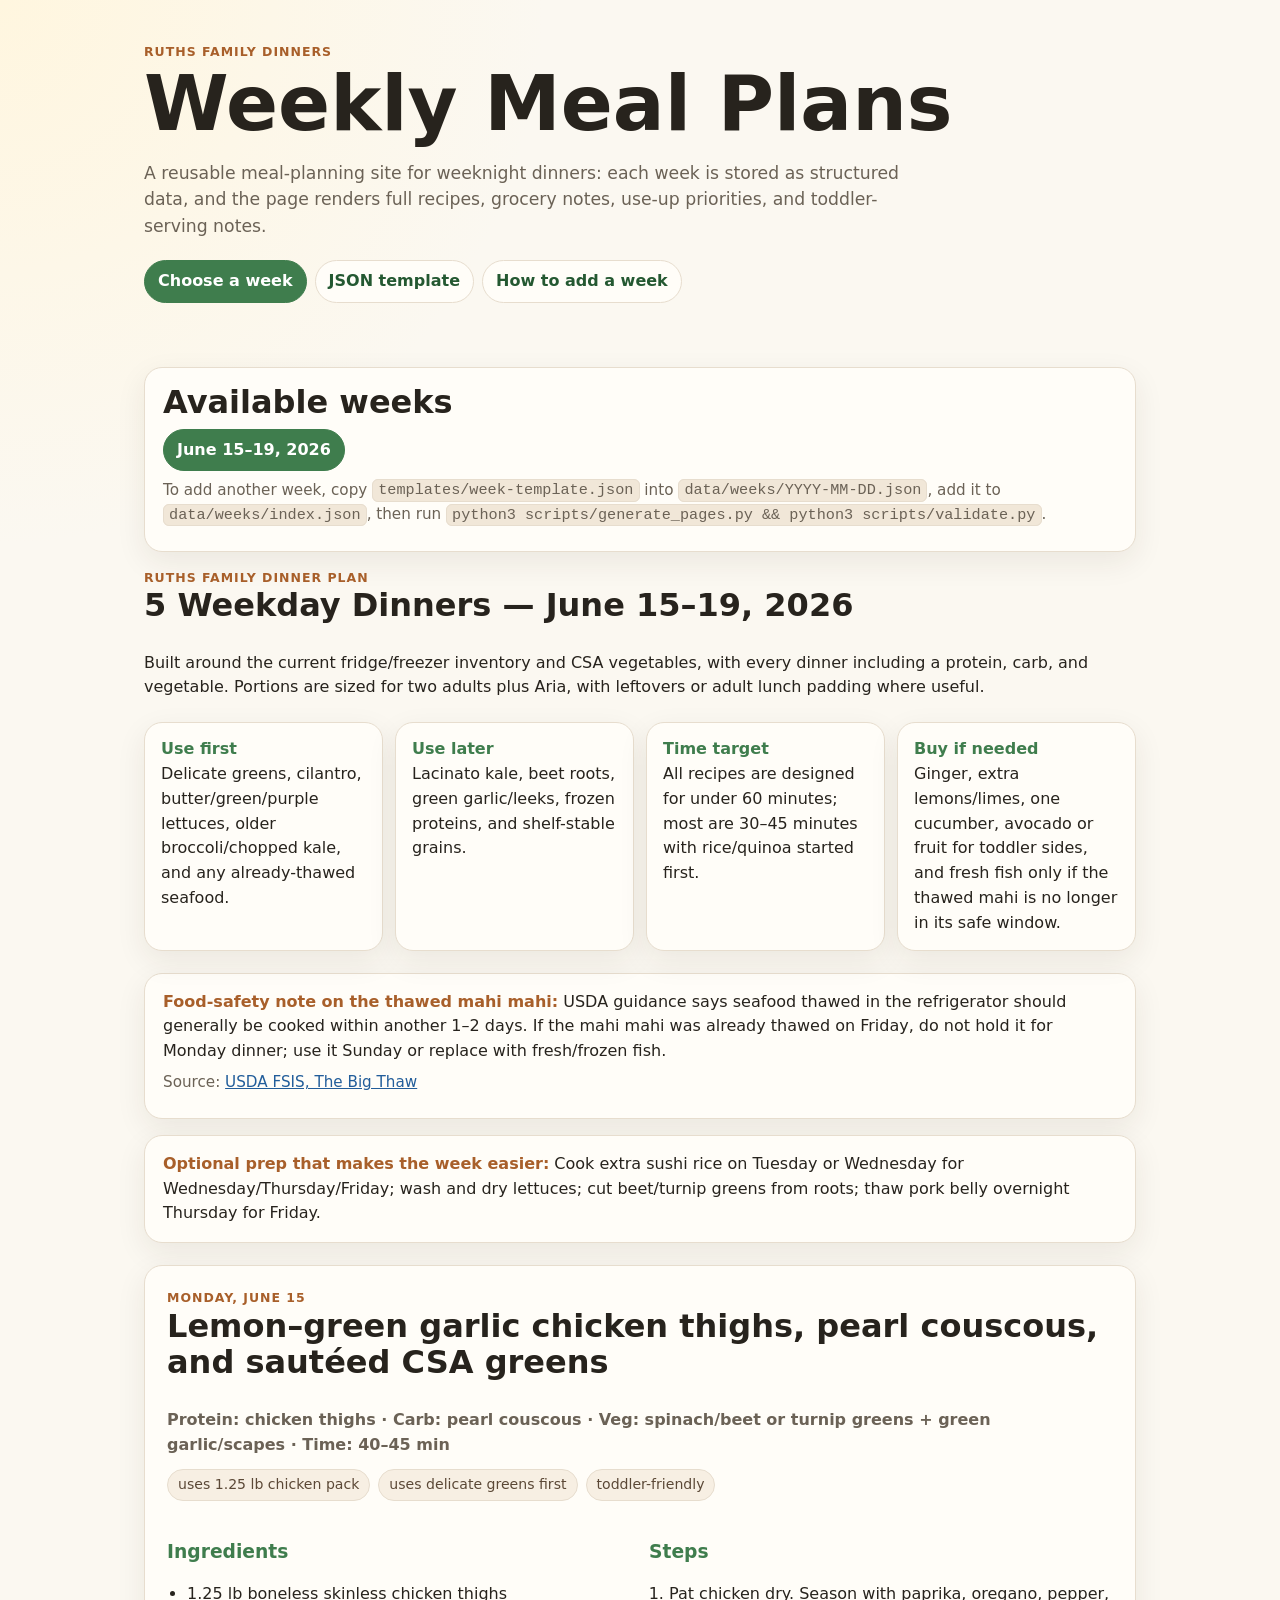
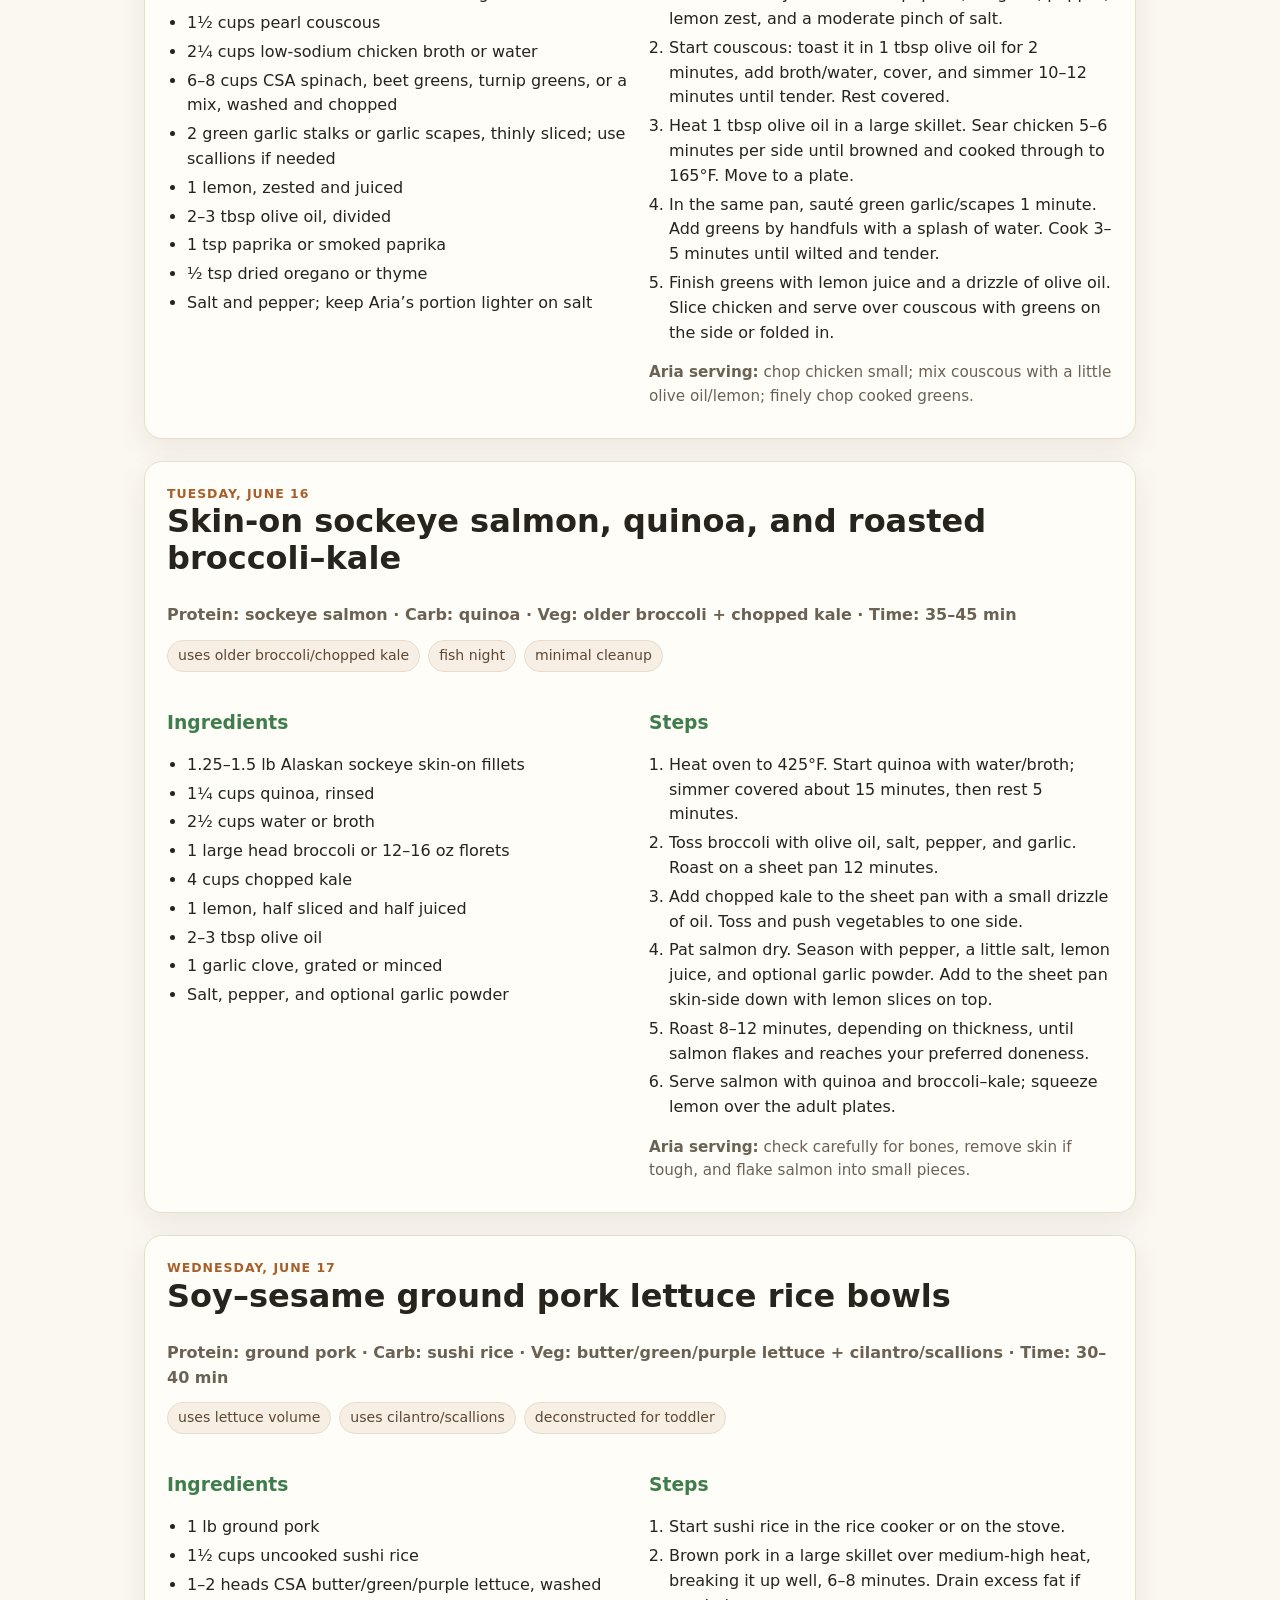
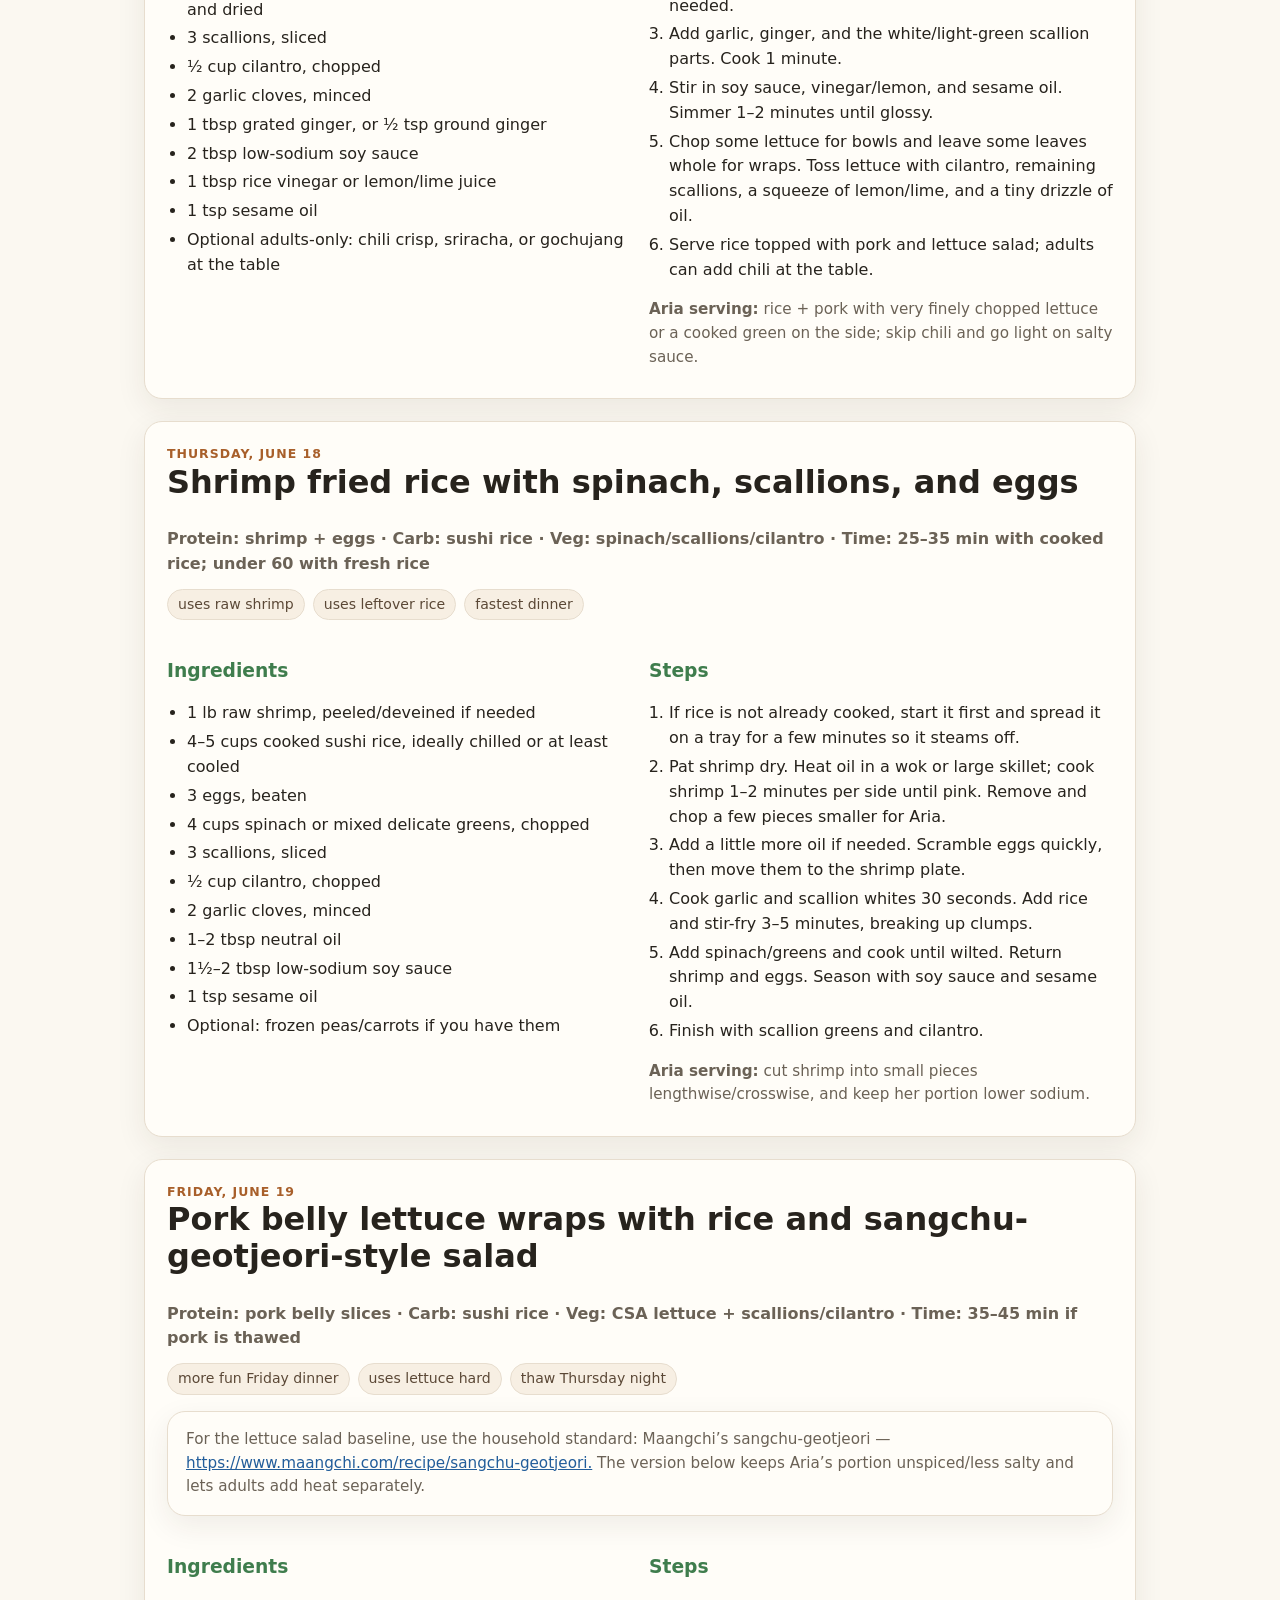
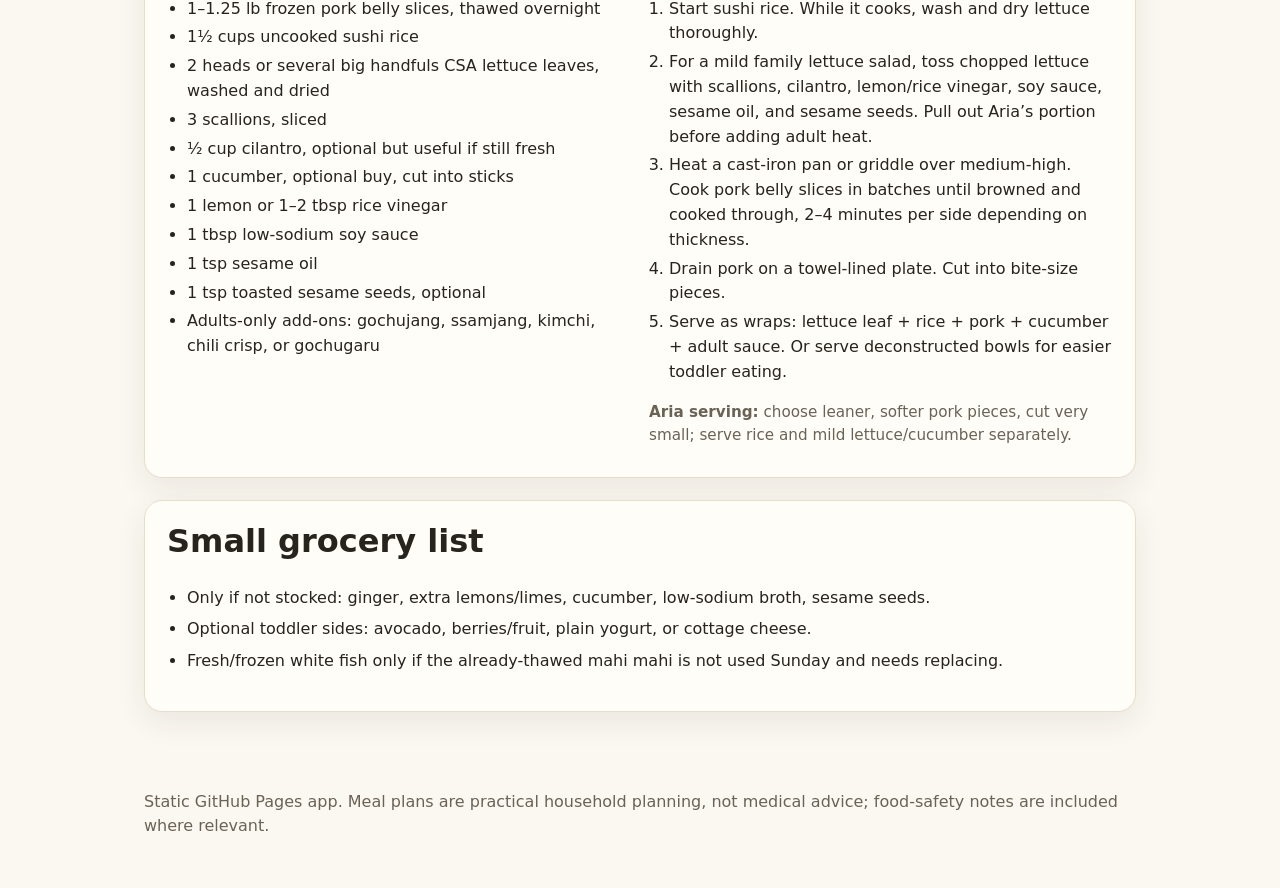
==== weeks/2026-06-15/index.html @ d1ac012b "feat: add weekly meal plan subpages" ====
<!doctype html>
<html lang="en">
<head>
  <meta charset="utf-8" />
  <meta name="viewport" content="width=device-width, initial-scale=1" />
  <title>June 15–19, 2026 — Ruths Weekly Meal Plans</title>
  <meta name="description" content="Reusable weekly dinner plan for the Ruths family." />
  <link rel="stylesheet" href="../../assets/styles.css" />
</head>
<body>
  <header class="site-header">
    <div class="eyebrow">Ruths family dinners</div>
    <h1>Weekly Meal Plans</h1>
    <p class="lede">A reusable meal-planning site for weeknight dinners: each week is stored as structured data, and the page renders full recipes, grocery notes, use-up priorities, and toddler-serving notes.</p>
    <nav class="top-actions" aria-label="Site actions">
      <a class="button" href="#week-list">Choose a week</a>
      <a class="button button-secondary" href="../../templates/week-template.json">JSON template</a>
      <a class="button button-secondary" href="../../README.md">How to add a week</a>
    </nav>
  </header>

  <main id="app" class="app" aria-live="polite">
    <section class="loading-card">
      <h2>Loading meal plan…</h2>
      <p>If this stays visible, check that the weekly JSON files are valid and listed in <code>data/weeks/index.json</code>.</p>
    </section>
  </main>

  <footer class="site-footer">
    <p>Static GitHub Pages app. Meal plans are practical household planning, not medical advice; food-safety notes are included where relevant.</p>
  </footer>

  <script>window.MEAL_PLAN_BASE = '../../';</script>
  <script src="../../assets/app.js"></script>
</body>
</html>
---- assets/styles.css ----
:root {
  --bg: #fbf8f1;
  --card: #fffdf8;
  --ink: #27231d;
  --muted: #6b6256;
  --accent: #3f7d4d;
  --accent-dark: #245831;
  --accent2: #a85f2a;
  --border: #e7ddce;
  --soft: #f7efe3;
  --shadow: 0 10px 30px rgba(54, 42, 26, 0.08);
}
* { box-sizing: border-box; }
html { scroll-behavior: smooth; }
body {
  margin: 0;
  background: radial-gradient(circle at top left, #fff6df 0, var(--bg) 34rem);
  color: var(--ink);
  font-family: ui-sans-serif, system-ui, -apple-system, BlinkMacSystemFont, "Segoe UI", sans-serif;
  line-height: 1.55;
}
a { color: #225d9a; }
code {
  background: #f1e7d8;
  border: 1px solid var(--border);
  border-radius: 6px;
  padding: 0.08rem 0.32rem;
}
.site-header, .app, .site-footer { max-width: 1040px; margin: 0 auto; padding: 24px; }
.site-header { padding-top: 42px; }
.eyebrow { color: var(--accent2); text-transform: uppercase; letter-spacing: .08em; font-weight: 800; font-size: .78rem; }
h1 { font-size: clamp(2.2rem, 6vw, 4.8rem); line-height: 1.02; margin: .25rem 0 1rem; }
h2 { margin-top: 0; font-size: clamp(1.5rem, 3vw, 2rem); line-height: 1.15; }
h3 { margin: 1.25rem 0 .35rem; color: var(--accent); }
p { margin: .45rem 0; }
.lede { max-width: 780px; color: var(--muted); font-size: 1.08rem; }
.top-actions, .week-tabs, .tags { display: flex; flex-wrap: wrap; gap: 8px; }
.top-actions { margin-top: 20px; }
.button, .week-tab {
  display: inline-flex;
  align-items: center;
  border: 1px solid var(--accent);
  background: var(--accent);
  color: white;
  text-decoration: none;
  border-radius: 999px;
  padding: 8px 13px;
  font-weight: 750;
  cursor: pointer;
}
.button-secondary, .week-tab {
  background: var(--card);
  color: var(--accent-dark);
  border-color: var(--border);
}
.week-tab.active { background: var(--accent); color: white; border-color: var(--accent); }
.summary {
  display: grid;
  grid-template-columns: repeat(auto-fit, minmax(220px, 1fr));
  gap: 12px;
  margin: 22px 0;
}
.summary div, .note, article, .week-picker, .loading-card, .error-card {
  background: var(--card);
  border: 1px solid var(--border);
  border-radius: 18px;
  box-shadow: var(--shadow);
}
.summary div { padding: 14px 16px; }
.summary strong { display: block; color: var(--accent); }
.note, .week-picker, .loading-card, .error-card { padding: 16px 18px; margin: 16px 0; }
.note strong { color: var(--accent2); }
.week-picker h2 { margin-bottom: 8px; }
article { padding: 22px; margin: 22px 0; }
.meta { color: var(--muted); font-weight: 650; margin-bottom: 12px; }
ul, ol { padding-left: 1.25rem; }
li { margin: .25rem 0; }
.tag { border: 1px solid var(--border); background: var(--soft); color: #5b4836; border-radius: 999px; padding: 4px 10px; font-size: .88rem; }
.grid { display: grid; grid-template-columns: repeat(auto-fit, minmax(280px, 1fr)); gap: 18px; }
.small { color: var(--muted); font-size: .95rem; }
.site-footer { color: var(--muted); padding-bottom: 44px; }
.recipe-section { margin-top: 1rem; }
.grocery-list li { margin-bottom: .4rem; }
@media print {
  body { background: white; }
  article, .note, .summary div, .week-picker { box-shadow: none; break-inside: avoid; }
  .top-actions, .week-picker { display: none; }
}
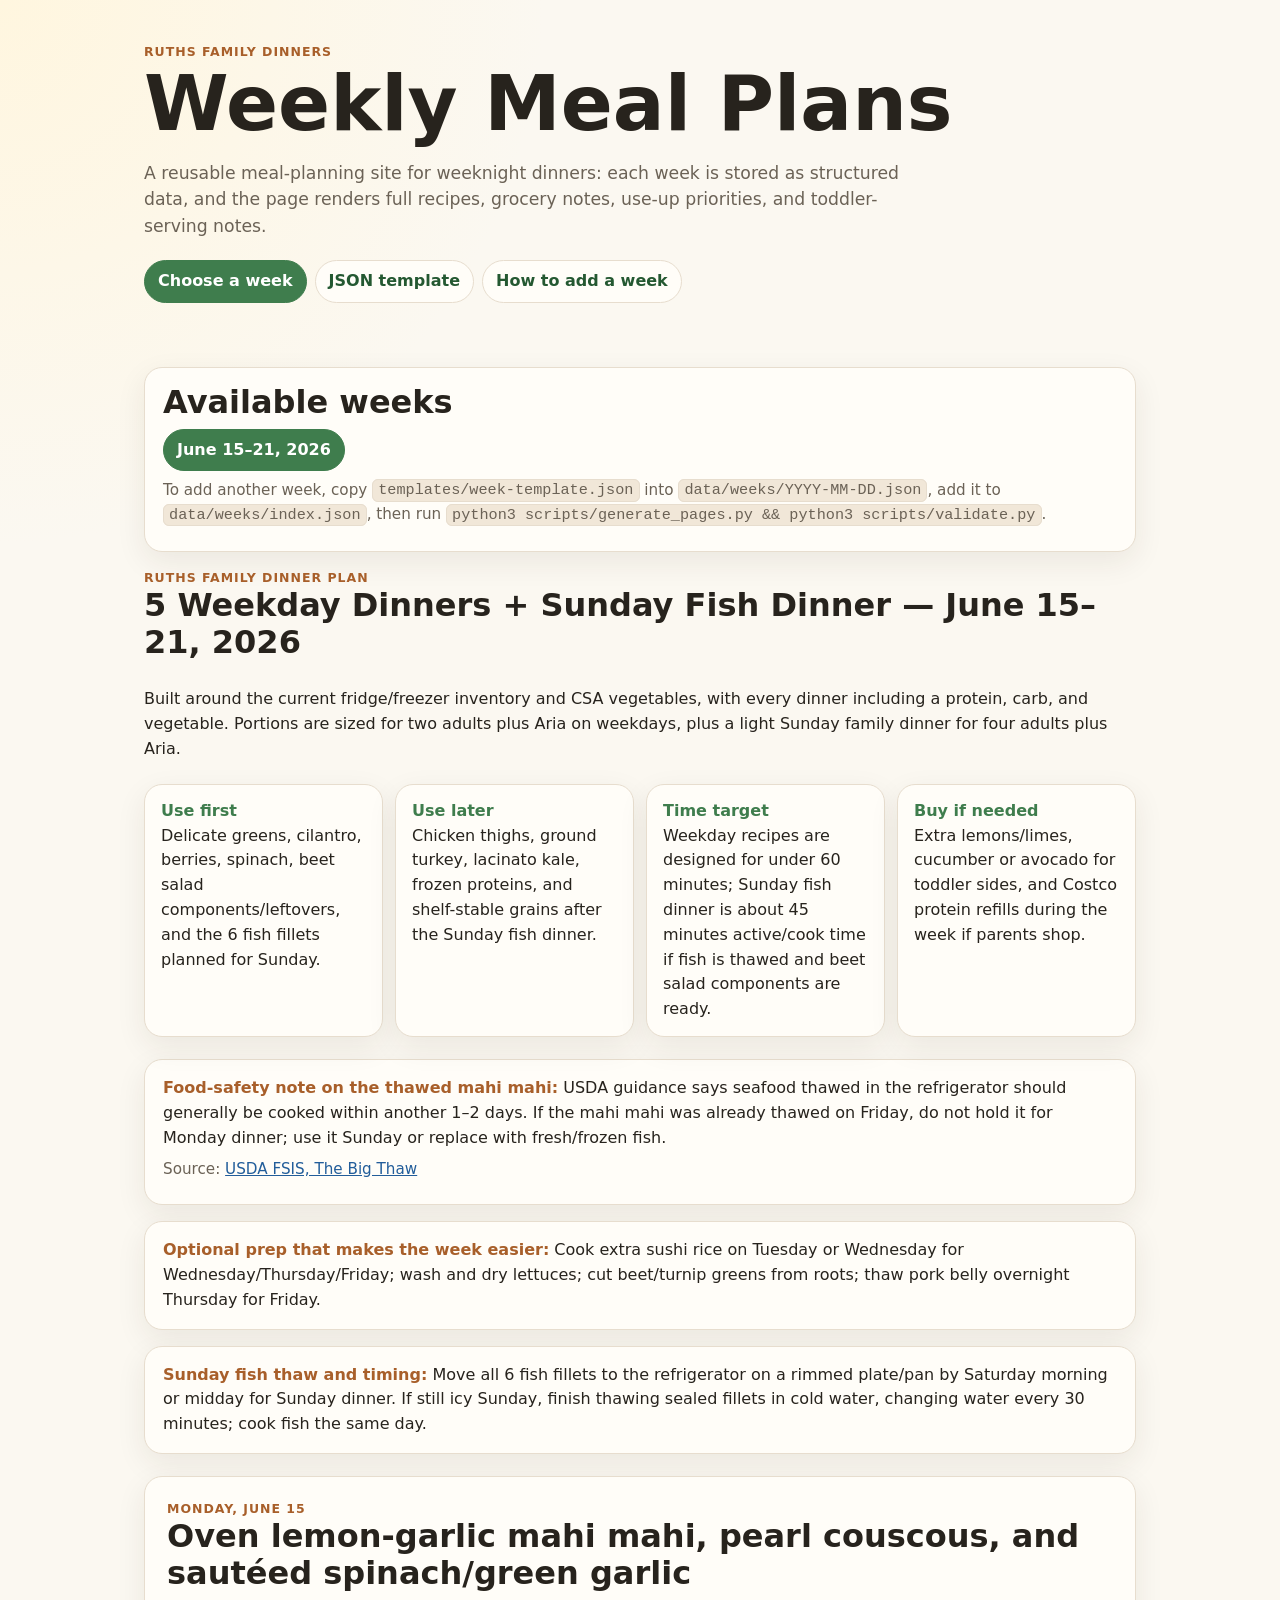
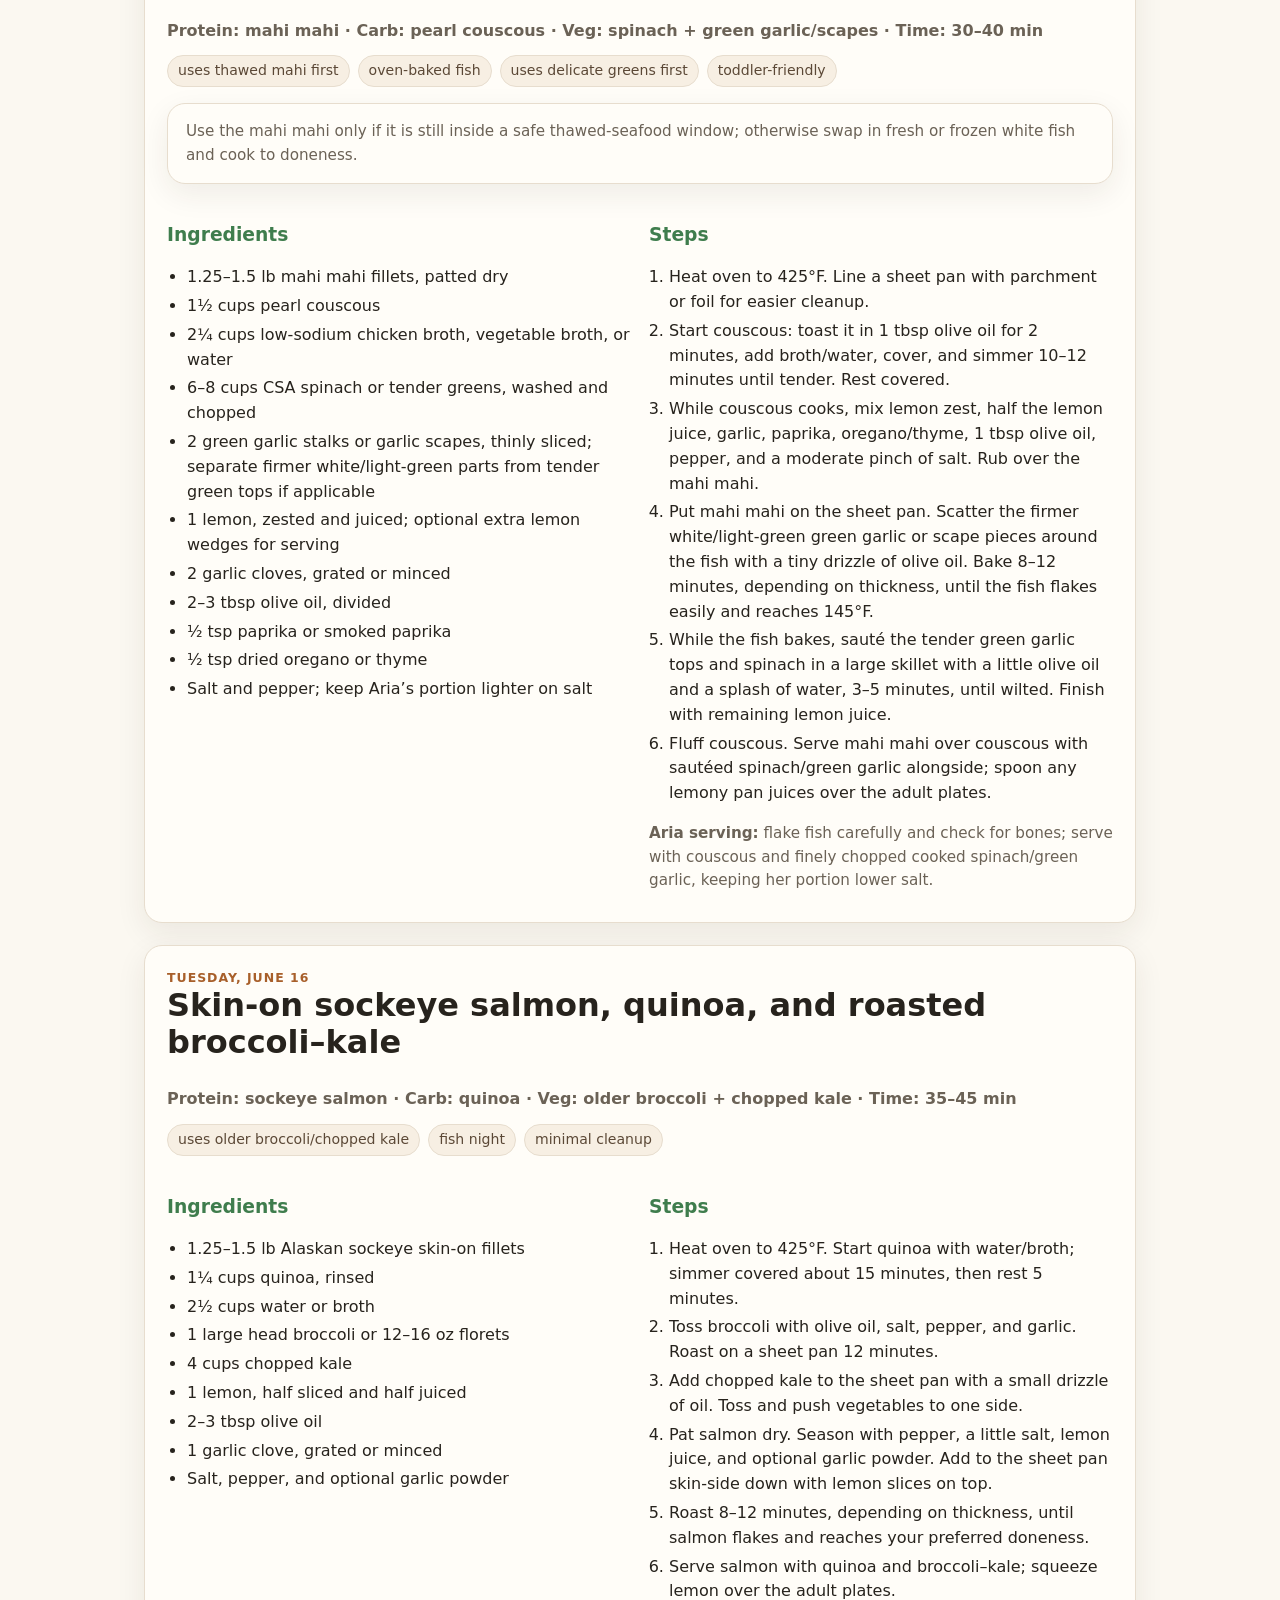
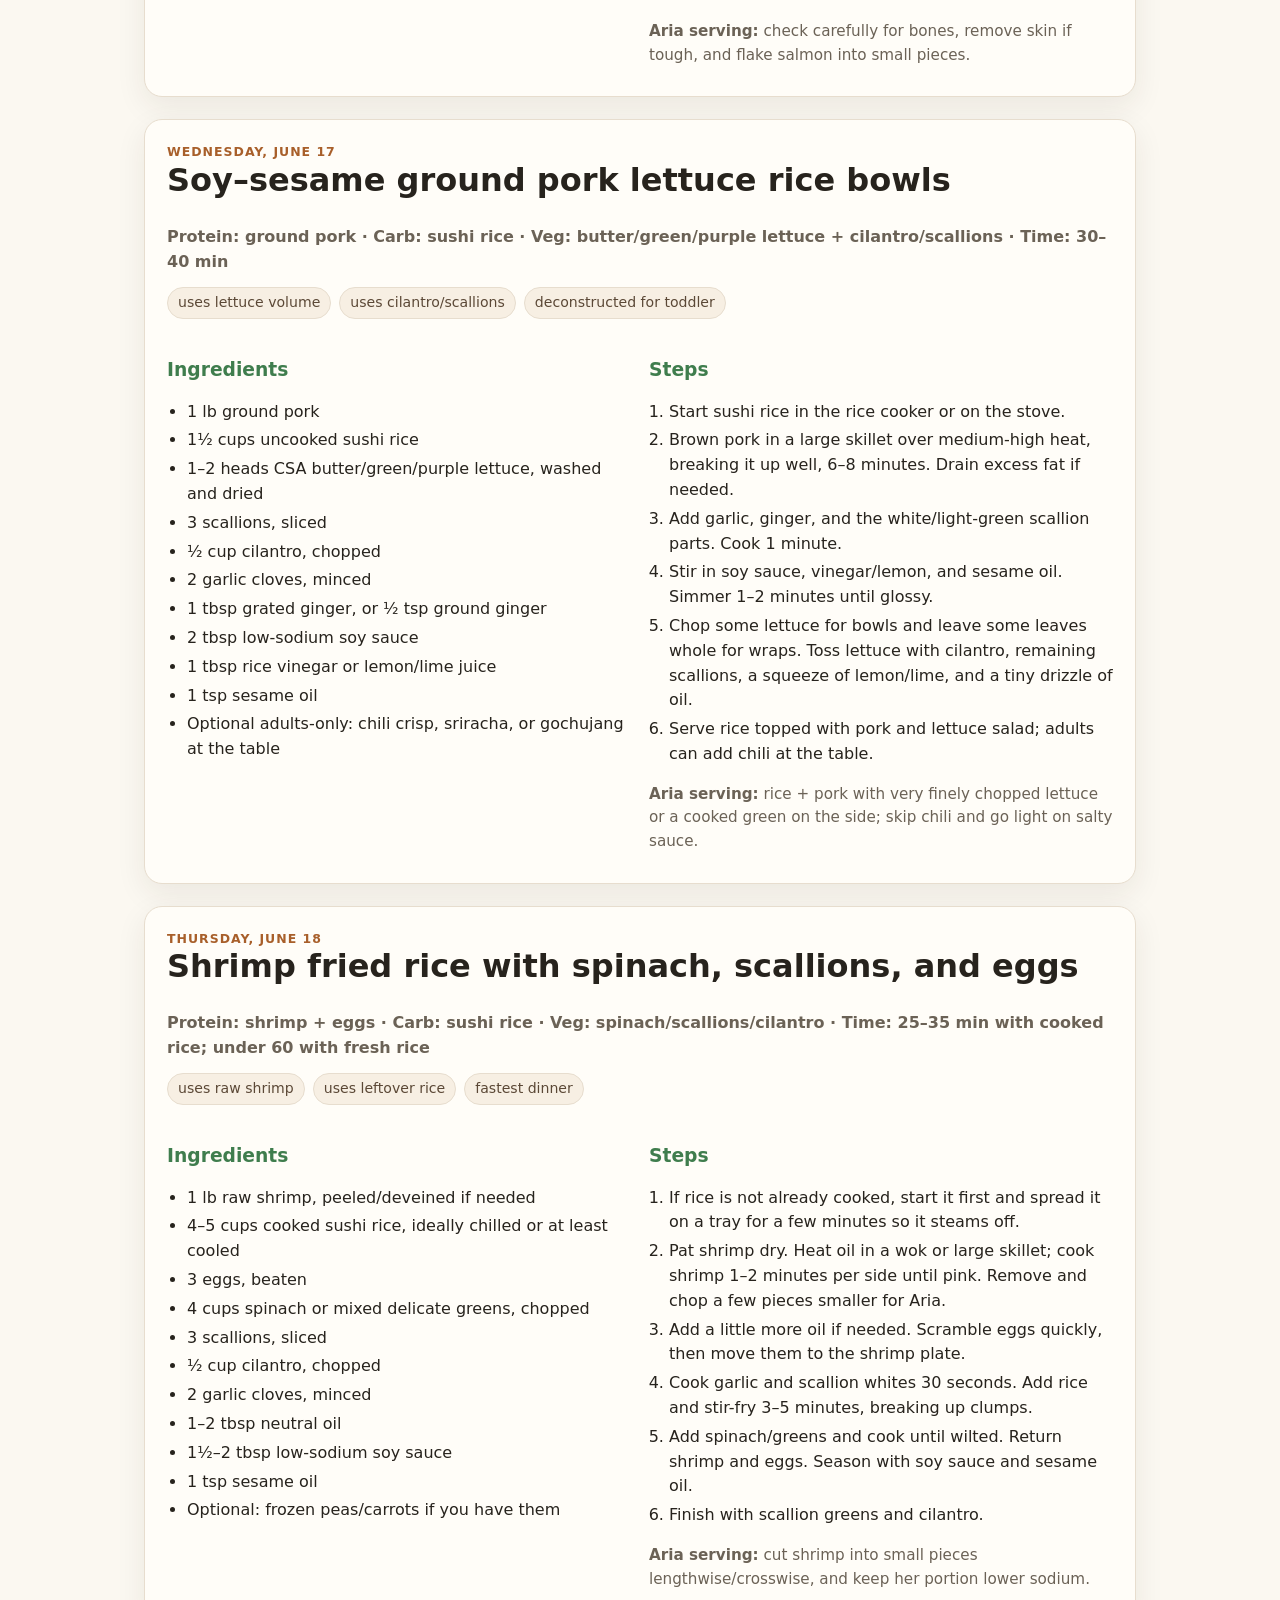
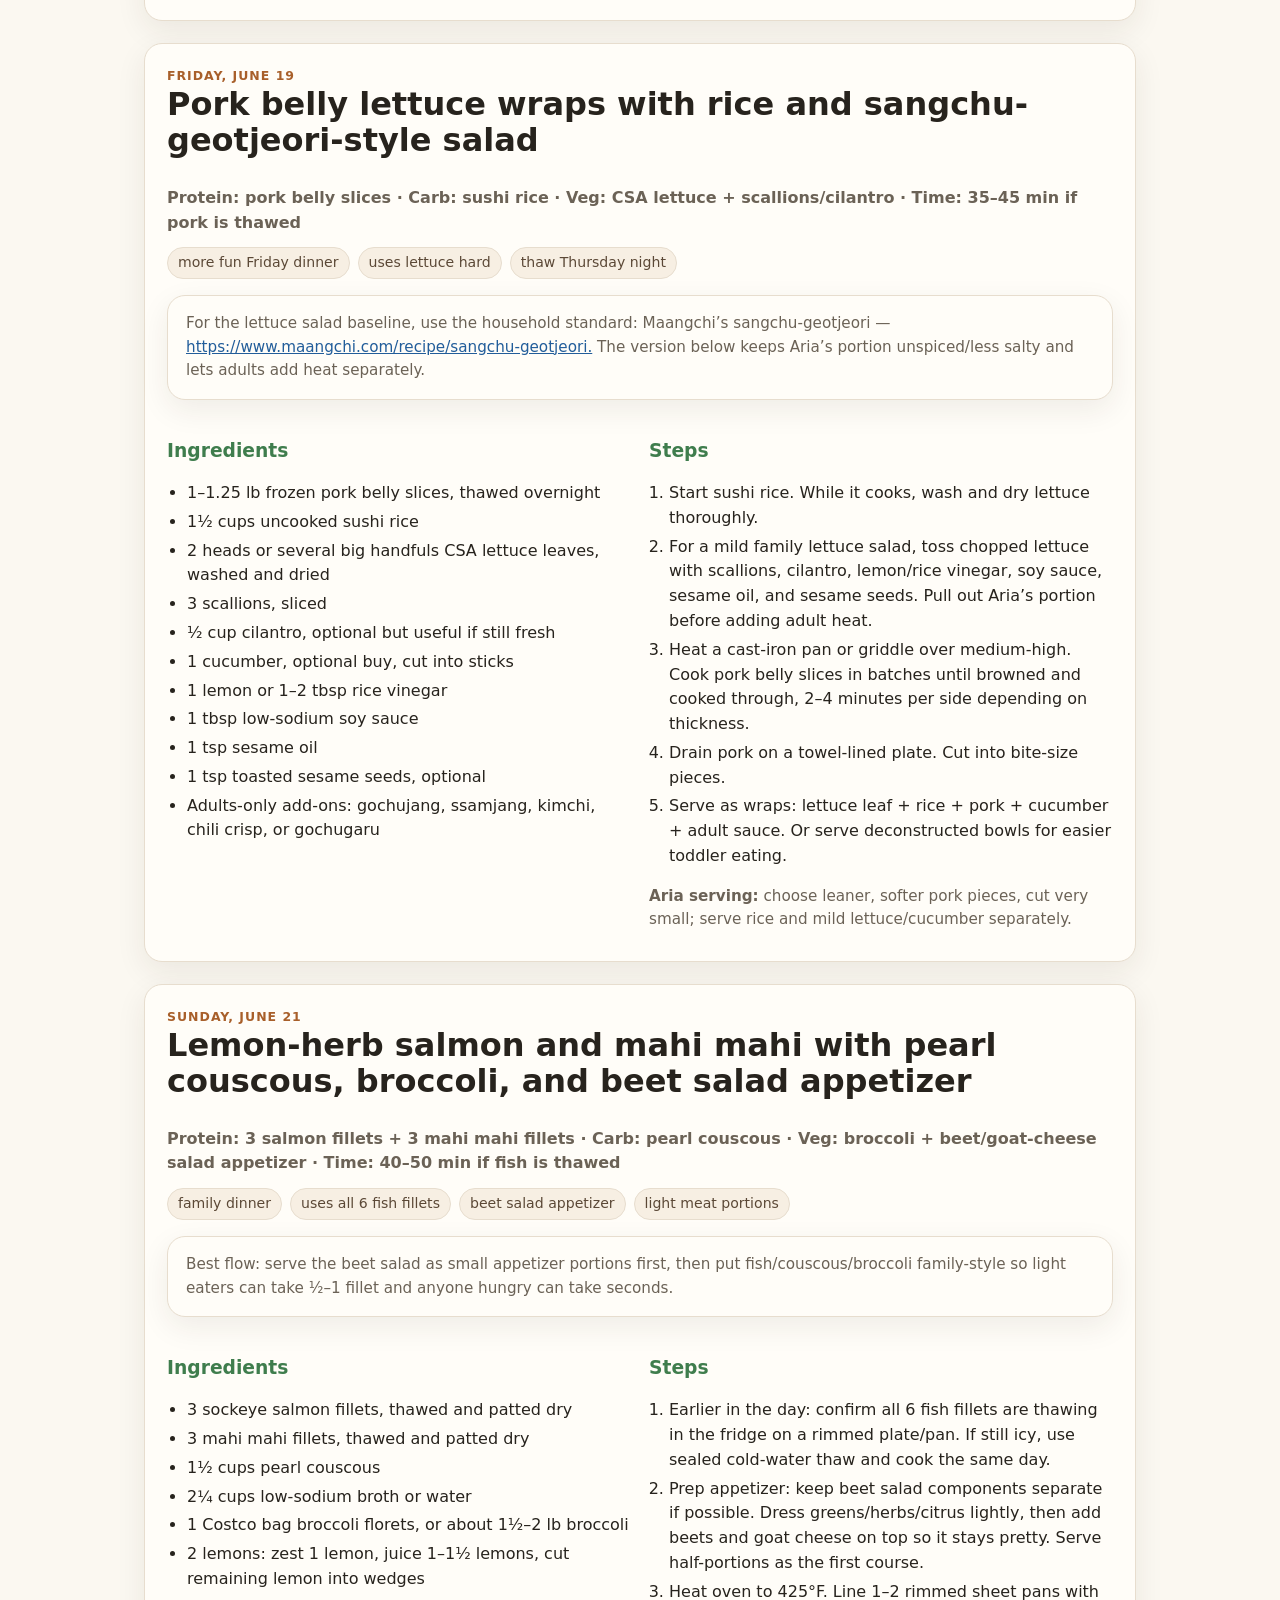
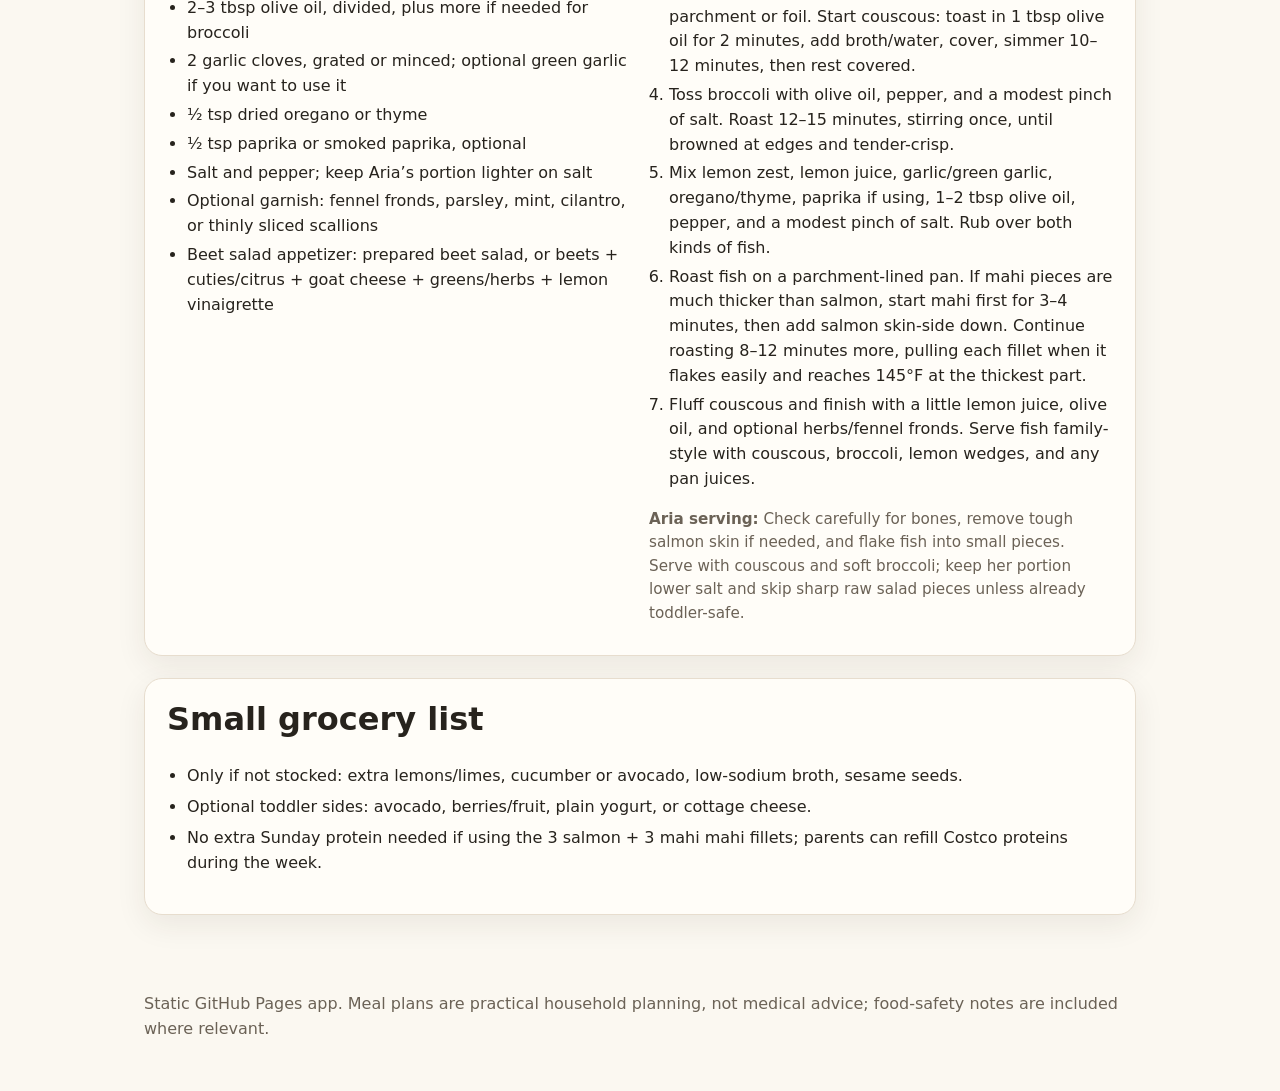
==== commit dbbcccd7: "feat: add Sunday fish dinner" ====
--- a/weeks/2026-06-15/index.html
+++ b/weeks/2026-06-15/index.html
@@ -3,7 +3,7 @@
 <head>
   <meta charset="utf-8" />
   <meta name="viewport" content="width=device-width, initial-scale=1" />
-  <title>June 15–19, 2026 — Ruths Weekly Meal Plans</title>
+  <title>June 15–21, 2026 — Ruths Weekly Meal Plans</title>
   <meta name="description" content="Reusable weekly dinner plan for the Ruths family." />
   <link rel="stylesheet" href="../../assets/styles.css" />
 </head>
